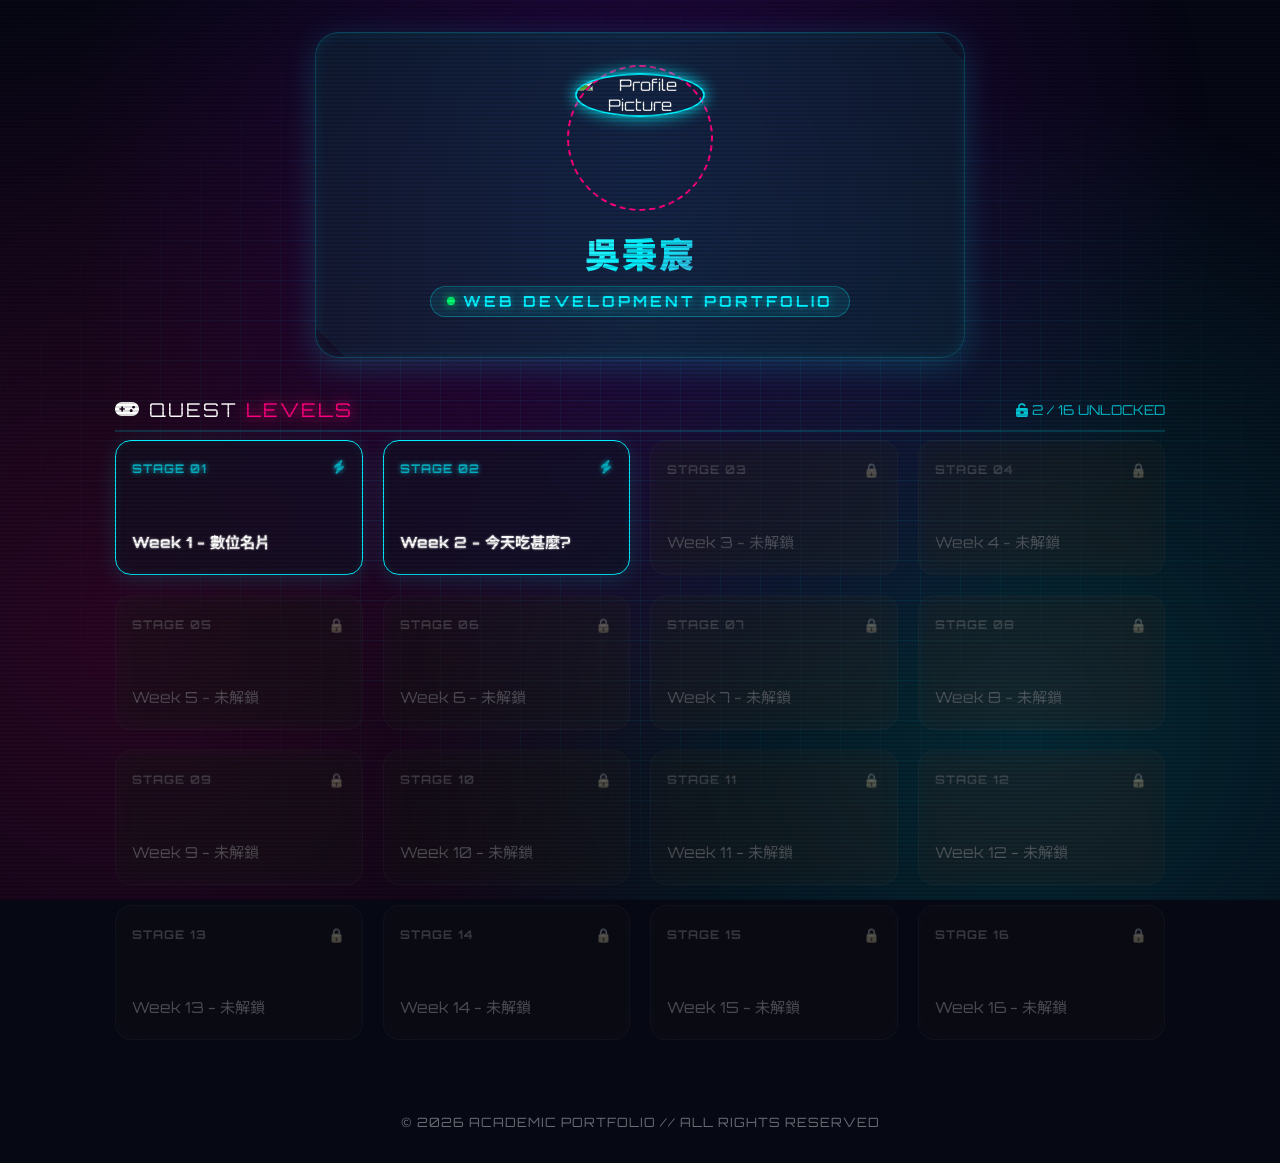
==== index.html @ 0fc10cb1 "Rename index.rt to index.html" ====
<!DOCTYPE html>
<html lang="zh-TW">
<head>
    <meta charset="UTF-8">
    <meta name="viewport" content="width=device-width, initial-scale=1.0">
    <title>ACADEMIC QUEST HUB // Y2K PORTFOLIO</title>
    <!-- Google Fonts: Orbitron & Noto Sans TC -->
    <link rel="preconnect" href="https://fonts.googleapis.com">
    <link rel="preconnect" href="https://fonts.gstatic.com" crossorigin>
    <link href="https://fonts.googleapis.com/css2?family=Noto+Sans+TC:wght@400;700;900&family=Orbitron:wght@400;700;900&display=swap" rel="stylesheet">
    <!-- FontAwesome Icons -->
    <link rel="stylesheet" href="https://cdnjs.cloudflare.com/ajax/libs/font-awesome/6.4.0/css/all.min.css">
    
    <style>
        :root {
            --bg-color: #060814;
            --cyber-neon-cyan: #00f0ff;
            --cyber-neon-pink: #ff007f;
            --cyber-neon-purple: #9d00ff;
            --cyber-neon-yellow: #ffe600;
            --glass-bg: rgba(16, 20, 38, 0.55);
            --glass-border: rgba(0, 240, 255, 0.25);
            --glass-locked: rgba(255, 255, 255, 0.03);
            --text-glow-cyan: 0 0 10px rgba(0, 240, 255, 0.7), 0 0 20px rgba(0, 240, 255, 0.5);
            --text-glow-pink: 0 0 10px rgba(255, 0, 127, 0.7), 0 0 20px rgba(255, 0, 127, 0.5);
        }

        * {
            box-sizing: border-box;
            margin: 0;
            padding: 0;
        }

        body {
            font-family: 'Orbitron', 'Noto Sans TC', sans-serif;
            background-color: var(--bg-color);
            color: #ffffff;
            min-height: 100vh;
            display: flex;
            flex-direction: column;
            align-items: center;
            justify-content: flex-start;
            padding: 2rem 1rem;
            position: relative;
            overflow-x: hidden;
        }

        /* Y2K Grid Background Effect */
        .cyber-bg {
            position: fixed;
            top: 0;
            left: 0;
            width: 100vw;
            height: 100vh;
            z-index: -2;
            background: 
                radial-gradient(circle at 50% 20%, rgba(157, 0, 255, 0.2) 0%, transparent 60%),
                radial-gradient(circle at 80% 80%, rgba(0, 240, 255, 0.15) 0%, transparent 50%),
                radial-gradient(circle at 10% 70%, rgba(255, 0, 127, 0.15) 0%, transparent 50%);
        }

        .cyber-grid {
            position: fixed;
            top: 0;
            left: 0;
            width: 100vw;
            height: 100vh;
            z-index: -1;
            background-size: 40px 40px;
            background-image: 
                linear-gradient(to right, rgba(0, 240, 255, 0.05) 1px, transparent 1px),
                linear-gradient(to bottom, rgba(0, 240, 255, 0.05) 1px, transparent 1px);
            mask-image: radial-gradient(ellipse at center, black 40%, transparent 80%);
            -webkit-mask-image: radial-gradient(ellipse at center, black 40%, transparent 80%);
        }

        /* CRT Scanline Overlay */
        .scanlines {
            position: fixed;
            top: 0;
            left: 0;
            width: 100vw;
            height: 100vh;
            pointer-events: none;
            z-index: 100;
            background: linear-gradient(
                rgba(18, 16, 16, 0) 50%, 
                rgba(0, 0, 0, 0.25) 50%
            );
            background-size: 100% 4px;
            opacity: 0.6;
        }

        /* Main Wrapper */
        .container {
            width: 100%;
            max-width: 1050px;
            display: flex;
            flex-direction: column;
            align-items: center;
            gap: 2.5rem;
            z-index: 1;
        }

        /* Header Profile Card */
        .profile-card {
            background: var(--glass-bg);
            backdrop-filter: blur(16px);
            -webkit-backdrop-filter: blur(16px);
            border: 1px solid var(--glass-border);
            box-shadow: 0 8px 32px 0 rgba(0, 240, 255, 0.2),
                        inset 0 0 15px rgba(0, 240, 255, 0.1);
            border-radius: 24px;
            padding: 2.5rem 2rem;
            width: 100%;
            max-width: 650px;
            text-align: center;
            position: relative;
            overflow: hidden;
            transition: all 0.4s ease;
        }

        .profile-card::before {
            content: '';
            position: absolute;
            top: -50%;
            left: -50%;
            width: 200%;
            height: 200%;
            background: linear-gradient(
                45deg,
                transparent,
                rgba(0, 240, 255, 0.1),
                transparent
            );
            transform: rotate(45deg);
            animation: glossSweep 6s infinite linear;
        }

        @keyframes glossSweep {
            0% { transform: translateY(-100%) rotate(45deg); }
            100% { transform: translateY(100%) rotate(45deg); }
        }

        /* Avatar Styling */
        .avatar-container {
            position: relative;
            width: 130px;
            height: 130px;
            margin: 0 auto 1.5rem;
        }

        .avatar-img {
            width: 100%;
            height: 100%;
            border-radius: 50%;
            object-fit: cover;
            border: 2px solid var(--cyber-neon-cyan);
            box-shadow: 0 0 15px var(--cyber-neon-cyan);
            position: relative;
            z-index: 2;
        }

        /* Rotating Neon Ring */
        .avatar-ring {
            position: absolute;
            top: -8px;
            left: -8px;
            right: -8px;
            bottom: -8px;
            border-radius: 50%;
            border: 2px dashed var(--cyber-neon-pink);
            animation: spin 12s linear infinite;
            z-index: 1;
        }

        @keyframes spin {
            100% { transform: rotate(360deg); }
        }

        .profile-name {
            font-size: 2.2rem;
            font-weight: 900;
            letter-spacing: 2px;
            background: linear-gradient(135deg, #fff 0%, var(--cyber-neon-cyan) 50%, var(--cyber-neon-pink) 100%);
            -webkit-background-clip: text;
            -webkit-text-fill-color: transparent;
            margin-bottom: 0.5rem;
            text-transform: uppercase;
        }

        .profile-title {
            color: var(--cyber-neon-cyan);
            font-size: 0.95rem;
            letter-spacing: 3px;
            font-weight: 700;
            text-transform: uppercase;
            text-shadow: 0 0 8px rgba(0, 240, 255, 0.6);
            display: inline-flex;
            align-items: center;
            gap: 0.5rem;
            padding: 0.3rem 1rem;
            background: rgba(0, 240, 255, 0.1);
            border-radius: 20px;
            border: 1px solid rgba(0, 240, 255, 0.3);
        }

        .status-badge {
            display: inline-block;
            width: 8px;
            height: 8px;
            background-color: #00ff66;
            border-radius: 50%;
            box-shadow: 0 0 8px #00ff66;
        }

        /* Quest Hub Grid Section */
        .section-header {
            width: 100%;
            display: flex;
            justify-content: space-between;
            align-items: center;
            border-bottom: 2px solid rgba(0, 240, 255, 0.2);
            padding-bottom: 0.5rem;
            margin-bottom: 0.5rem;
        }

        .section-title {
            font-size: 1.2rem;
            letter-spacing: 2px;
            color: #fff;
            display: flex;
            align-items: center;
            gap: 0.5rem;
        }

        .section-title span {
            color: var(--cyber-neon-pink);
            text-shadow: var(--text-glow-pink);
        }

        .grid-container {
            display: grid;
            grid-template-columns: repeat(4, 1fr);
            gap: 1.25rem;
            width: 100%;
        }

        /* Quest Card (Base) */
        .quest-card {
            position: relative;
            background: var(--glass-bg);
            backdrop-filter: blur(12px);
            -webkit-backdrop-filter: blur(12px);
            border-radius: 16px;
            padding: 1.25rem 1rem;
            display: flex;
            flex-direction: column;
            justify-content: space-between;
            min-height: 135px;
            text-decoration: none;
            color: #ffffff;
            transition: all 0.35s cubic-bezier(0.175, 0.885, 0.32, 1.275);
            overflow: hidden;
            border: 1px solid rgba(255, 255, 255, 0.1);
        }

        /* Stage Number Indicator */
        .stage-tag {
            font-size: 0.75rem;
            font-weight: 700;
            letter-spacing: 1px;
            opacity: 0.7;
            margin-bottom: 0.5rem;
            display: flex;
            justify-content: space-between;
            align-items: center;
        }

        .quest-title {
            font-size: 0.95rem;
            font-weight: 700;
            line-height: 1.4;
            word-break: break-word;
        }

        /* UNLOCKED QUEST BUTTONS (Weeks 1 & 2) */
        .quest-card.unlocked {
            border: 1px solid var(--cyber-neon-cyan);
            box-shadow: 0 4px 20px rgba(0, 240, 255, 0.15),
                        inset 0 0 10px rgba(0, 240, 255, 0.08);
            cursor: pointer;
        }

        .quest-card.unlocked .stage-tag {
            color: var(--cyber-neon-cyan);
            text-shadow: 0 0 5px var(--cyber-neon-cyan);
        }

        .quest-card.unlocked .quest-title {
            color: #ffffff;
            text-shadow: 0 0 2px rgba(255, 255, 255, 0.8);
        }

        /* Active/Unlocked Badge Icon */
        .status-icon {
            font-size: 0.85rem;
        }

        .quest-card.unlocked .status-icon {
            color: var(--cyber-neon-cyan);
            animation: pulseGlow 2s infinite ease-in-out;
        }

        @keyframes pulseGlow {
            0%, 100% { opacity: 0.6; transform: scale(1); }
            50% { opacity: 1; transform: scale(1.2); }
        }

        /* HOVER EFFECTS FOR UNLOCKED */
        .quest-card.unlocked:hover {
            transform: translateY(-6px) scale(1.03);
            border-color: var(--cyber-neon-pink);
            box-shadow: 0 10px 25px rgba(255, 0, 127, 0.35),
                        inset 0 0 15px rgba(255, 0, 127, 0.2);
            background: rgba(25, 18, 45, 0.75);
        }

        .quest-card.unlocked:hover .stage-tag {
            color: var(--cyber-neon-pink);
            text-shadow: 0 0 8px var(--cyber-neon-pink);
        }

        .quest-card.unlocked:hover .quest-title {
            color: #ffffff;
            text-shadow: 0 0 8px var(--cyber-neon-pink);
        }

        .quest-card.unlocked::after {
            content: '';
            position: absolute;
            bottom: 0;
            left: 0;
            width: 100%;
            height: 3px;
            background: linear-gradient(90deg, var(--cyber-neon-cyan), var(--cyber-neon-pink));
            transform: scaleX(0);
            transform-origin: left;
            transition: transform 0.3s ease;
        }

        .quest-card.unlocked:hover::after {
            transform: scaleX(1);
        }

        /* LOCKED QUEST BUTTONS (Weeks 3 ~ 16) */
        .quest-card.locked {
            background: var(--glass-locked);
            border: 1px solid rgba(255, 255, 255, 0.05);
            opacity: 0.55;
            cursor: not-allowed;
            filter: grayscale(80%);
        }

        .quest-card.locked .stage-tag {
            color: #7a829e;
        }

        .quest-card.locked .quest-title {
            color: #7a829e;
            font-weight: 400;
        }

        .quest-card.locked .status-icon {
            color: #5a627d;
        }

        /* Locked Hover Effect (Slight shake & hint) */
        .quest-card.locked:hover {
            opacity: 0.75;
            border-color: rgba(255, 255, 255, 0.15);
            animation: lockShake 0.3s ease-in-out;
        }

        @keyframes lockShake {
            0%, 100% { transform: translateX(0); }
            20%, 60% { transform: translateX(-3px); }
            40%, 80% { transform: translateX(3px); }
        }

        /* Footer */
        footer {
            margin-top: 2rem;
            color: rgba(255, 255, 255, 0.4);
            font-size: 0.8rem;
            letter-spacing: 1px;
            text-align: center;
        }

        /* Responsive Breakpoints */
        @media (max-width: 900px) {
            .grid-container {
                grid-template-columns: repeat(3, 1fr);
            }
        }

        @media (max-width: 650px) {
            .grid-container {
                grid-template-columns: repeat(2, 1fr);
                gap: 0.85rem;
            }

            .profile-card {
                padding: 1.75rem 1.25rem;
            }

            .profile-name {
                font-size: 1.7rem;
            }

            .quest-card {
                min-height: 120px;
                padding: 1rem 0.85rem;
            }

            .quest-title {
                font-size: 0.85rem;
            }
        }

        @media (max-width: 380px) {
            .grid-container {
                grid-template-columns: 1fr;
            }
        }
    </style>
</head>
<body>
    <!-- Background FX -->
    <div class="cyber-bg"></div>
    <div class="cyber-grid"></div>
    <div class="scanlines"></div>

    <div class="container">
        <!-- Profile Card Header -->
        <header class="profile-card">
            <div class="avatar-container">
                <div class="avatar-ring"></div>
                <!-- 大頭貼預設圖片 -->
                <img src="https://placehold.co/300x300/101426/00f0ff?text=AVATAR" alt="Profile Picture" class="avatar-img" id="userAvatar">
            </div>
            <h1 class="profile-name">吳秉宸</h1>
            <div class="profile-title">
                <span class="status-badge"></span>
                Web Development Portfolio
            </div>
        </header>

        <!-- Main Quest Grid Section -->
        <main style="width: 100%;">
            <div class="section-header">
                <div class="section-title">
                    <i class="fa-solid fa-gamepad"></i> QUEST <span>LEVELS</span>
                </div>
                <div style="font-size: 0.85rem; color: var(--cyber-neon-cyan); opacity: 0.8;">
                    <i class="fa-solid fa-unlock-keyhole"></i> 2 / 16 UNLOCKED
                </div>
            </div>

            <div class="grid-container">
                <!-- Week 1 (Unlocked) -->
                <a href="w1/index.html" class="quest-card unlocked">
                    <div class="stage-tag">
                        <span>STAGE 01</span>
                        <i class="fa-solid fa-bolt status-icon"></i>
                    </div>
                    <div class="quest-title">Week 1 - 數位名片</div>
                </a>

                <!-- Week 2 (Unlocked) -->
                <a href="w2/index.html" class="quest-card unlocked">
                    <div class="stage-tag">
                        <span>STAGE 02</span>
                        <i class="fa-solid fa-bolt status-icon"></i>
                    </div>
                    <div class="quest-title">Week 2 - 今天吃甚麼?</div>
                </a>

                <!-- Week 3 (Locked) -->
                <div class="quest-card locked">
                    <div class="stage-tag">
                        <span>STAGE 03</span>
                        <span class="status-icon">🔒</span>
                    </div>
                    <div class="quest-title">Week 3 - 未解鎖</div>
                </div>

                <!-- Week 4 (Locked) -->
                <div class="quest-card locked">
                    <div class="stage-tag">
                        <span>STAGE 04</span>
                        <span class="status-icon">🔒</span>
                    </div>
                    <div class="quest-title">Week 4 - 未解鎖</div>
                </div>

                <!-- Week 5 (Locked) -->
                <div class="quest-card locked">
                    <div class="stage-tag">
                        <span>STAGE 05</span>
                        <span class="status-icon">🔒</span>
                    </div>
                    <div class="quest-title">Week 5 - 未解鎖</div>
                </div>

                <!-- Week 6 (Locked) -->
                <div class="quest-card locked">
                    <div class="stage-tag">
                        <span>STAGE 06</span>
                        <span class="status-icon">🔒</span>
                    </div>
                    <div class="quest-title">Week 6 - 未解鎖</div>
                </div>

                <!-- Week 7 (Locked) -->
                <div class="quest-card locked">
                    <div class="stage-tag">
                        <span>STAGE 07</span>
                        <span class="status-icon">🔒</span>
                    </div>
                    <div class="quest-title">Week 7 - 未解鎖</div>
                </div>

                <!-- Week 8 (Locked) -->
                <div class="quest-card locked">
                    <div class="stage-tag">
                        <span>STAGE 08</span>
                        <span class="status-icon">🔒</span>
                    </div>
                    <div class="quest-title">Week 8 - 未解鎖</div>
                </div>

                <!-- Week 9 (Locked) -->
                <div class="quest-card locked">
                    <div class="stage-tag">
                        <span>STAGE 09</span>
                        <span class="status-icon">🔒</span>
                    </div>
                    <div class="quest-title">Week 9 - 未解鎖</div>
                </div>

                <!-- Week 10 (Locked) -->
                <div class="quest-card locked">
                    <div class="stage-tag">
                        <span>STAGE 10</span>
                        <span class="status-icon">🔒</span>
                    </div>
                    <div class="quest-title">Week 10 - 未解鎖</div>
                </div>

                <!-- Week 11 (Locked) -->
                <div class="quest-card locked">
                    <div class="stage-tag">
                        <span>STAGE 11</span>
                        <span class="status-icon">🔒</span>
                    </div>
                    <div class="quest-title">Week 11 - 未解鎖</div>
                </div>

                <!-- Week 12 (Locked) -->
                <div class="quest-card locked">
                    <div class="stage-tag">
                        <span>STAGE 12</span>
                        <span class="status-icon">🔒</span>
                    </div>
                    <div class="quest-title">Week 12 - 未解鎖</div>
                </div>

                <!-- Week 13 (Locked) -->
                <div class="quest-card locked">
                    <div class="stage-tag">
                        <span>STAGE 13</span>
                        <span class="status-icon">🔒</span>
                    </div>
                    <div class="quest-title">Week 13 - 未解鎖</div>
                </div>

                <!-- Week 14 (Locked) -->
                <div class="quest-card locked">
                    <div class="stage-tag">
                        <span>STAGE 14</span>
                        <span class="status-icon">🔒</span>
                    </div>
                    <div class="quest-title">Week 14 - 未解鎖</div>
                </div>

                <!-- Week 15 (Locked) -->
                <div class="quest-card locked">
                    <div class="stage-tag">
                        <span>STAGE 15</span>
                        <span class="status-icon">🔒</span>
                    </div>
                    <div class="quest-title">Week 15 - 未解鎖</div>
                </div>

                <!-- Week 16 (Locked) -->
                <div class="quest-card locked">
                    <div class="stage-tag">
                        <span>STAGE 16</span>
                        <span class="status-icon">🔒</span>
                    </div>
                    <div class="quest-title">Week 16 - 未解鎖</div>
                </div>
            </div>
        </main>

        <footer>
            <p>© 2026 ACADEMIC PORTFOLIO // ALL RIGHTS RESERVED</p>
        </footer>
    </div>
</body>
</html>
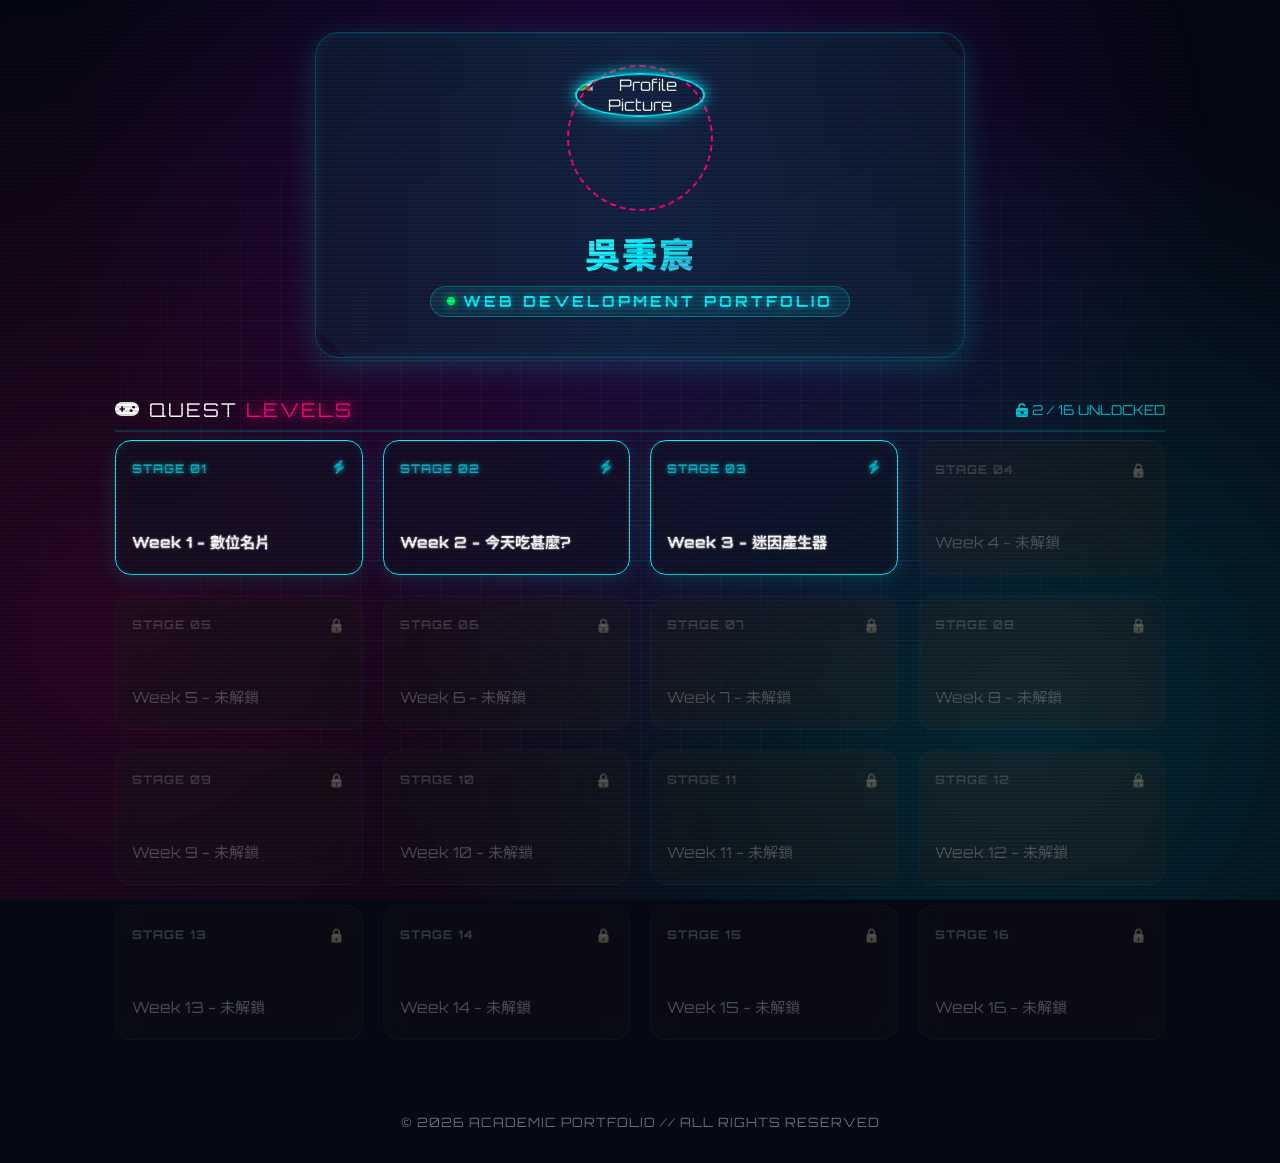
==== commit 3046df6c: "Update index.html" ====
--- a/index.html
+++ b/index.html
@@ -447,7 +447,7 @@
             <div class="avatar-container">
                 <div class="avatar-ring"></div>
                 <!-- 大頭貼預設圖片 -->
-                <img src="https://placehold.co/300x300/101426/00f0ff?text=AVATAR" alt="Profile Picture" class="avatar-img" id="userAvatar">
+                <img src="https://i.postimg.cc/4dLp1hL5/7-11.png" alt="Profile Picture" class="avatar-img" id="userAvatar">
             </div>
             <h1 class="profile-name">吳秉宸</h1>
             <div class="profile-title">
@@ -485,15 +485,15 @@
                     </div>
                     <div class="quest-title">Week 2 - 今天吃甚麼?</div>
                 </a>
-
-                <!-- Week 3 (Locked) -->
-                <div class="quest-card locked">
+                
+                 <!-- Week 3 (Unlocked) -->
+                <a href="w3/index.html" class="quest-card unlocked">
                     <div class="stage-tag">
                         <span>STAGE 03</span>
-                        <span class="status-icon">🔒</span>
-                    </div>
-                    <div class="quest-title">Week 3 - 未解鎖</div>
-                </div>
+                        <i class="fa-solid fa-bolt status-icon"></i>
+                    </div>
+                    <div class="quest-title">Week 3 - 迷因產生器</div>
+                </a>
 
                 <!-- Week 4 (Locked) -->
                 <div class="quest-card locked">
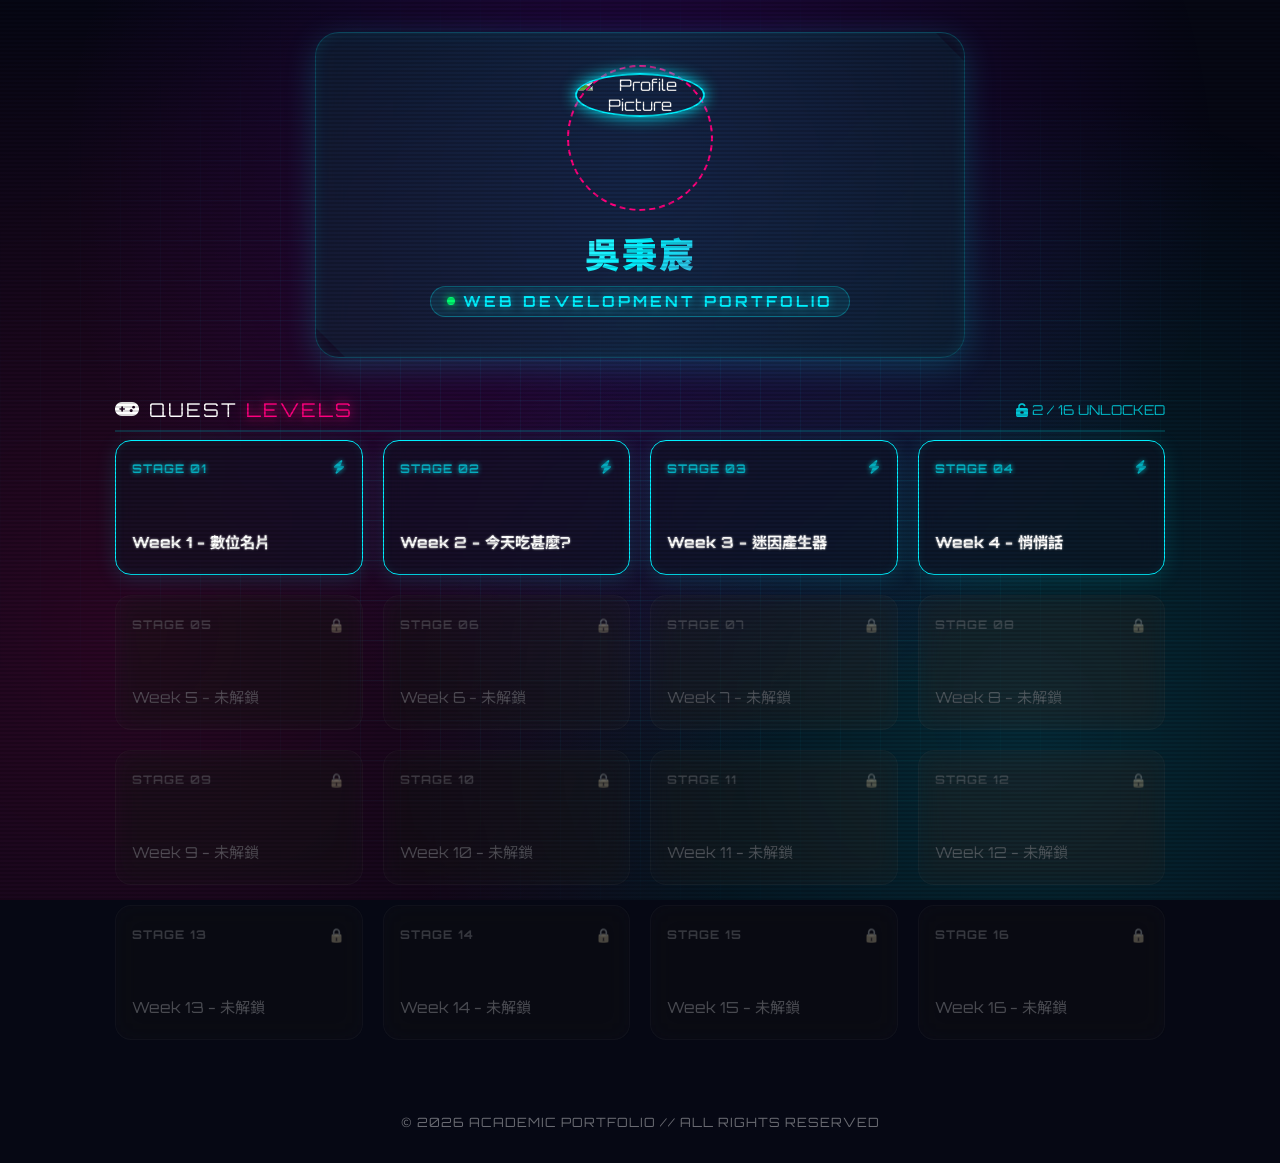
==== commit d91fd31b: "Update index.html" ====
--- a/index.html
+++ b/index.html
@@ -495,14 +495,14 @@
                     <div class="quest-title">Week 3 - 迷因產生器</div>
                 </a>
 
-                <!-- Week 4 (Locked) -->
-                <div class="quest-card locked">
+                <!-- Week 4 (Unlocked) -->
+                <a href="w4/index.html" class="quest-card unlocked">
                     <div class="stage-tag">
                         <span>STAGE 04</span>
-                        <span class="status-icon">🔒</span>
-                    </div>
-                    <div class="quest-title">Week 4 - 未解鎖</div>
-                </div>
+                        <i class="fa-solid fa-bolt status-icon"></i>
+                    </div>
+                    <div class="quest-title">Week 4 - 悄悄話</div>
+                </a>
 
                 <!-- Week 5 (Locked) -->
                 <div class="quest-card locked">
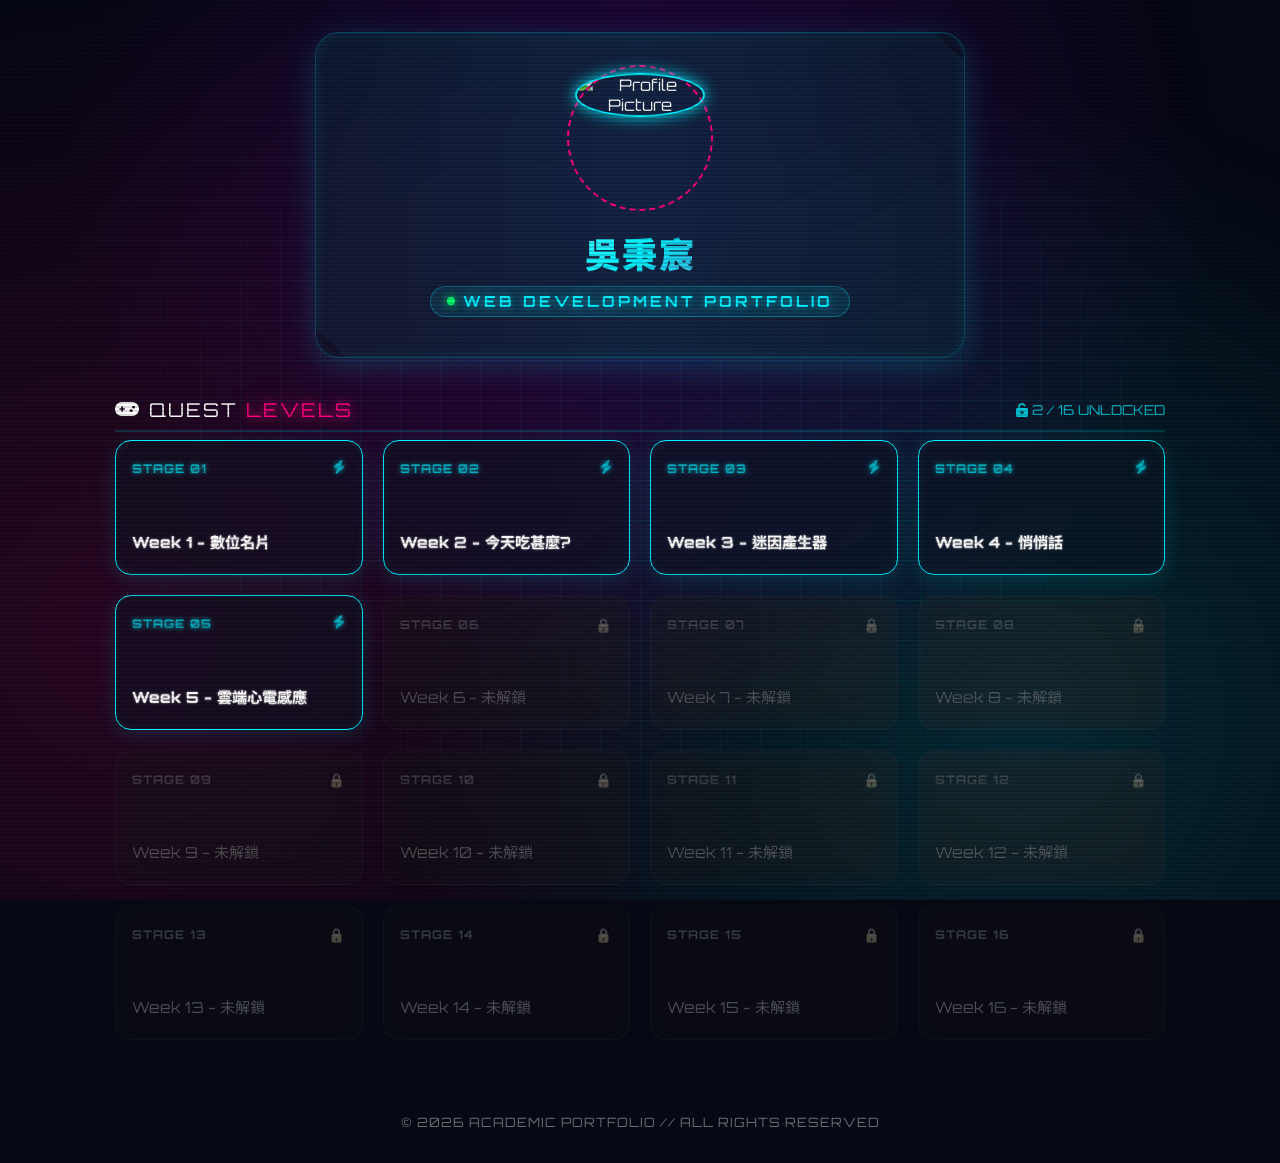
==== commit 5c86c35e: "Update index.html" ====
--- a/index.html
+++ b/index.html
@@ -504,14 +504,14 @@
                     <div class="quest-title">Week 4 - 悄悄話</div>
                 </a>
 
-                <!-- Week 5 (Locked) -->
-                <div class="quest-card locked">
+               <!-- Week 5 (Unlocked) -->
+                <a href="w5/index.html" class="quest-card unlocked">
                     <div class="stage-tag">
                         <span>STAGE 05</span>
-                        <span class="status-icon">🔒</span>
-                    </div>
-                    <div class="quest-title">Week 5 - 未解鎖</div>
-                </div>
+                        <i class="fa-solid fa-bolt status-icon"></i>
+                    </div>
+                    <div class="quest-title">Week 5 - 雲端心電感應</div>
+                </a>
 
                 <!-- Week 6 (Locked) -->
                 <div class="quest-card locked">
